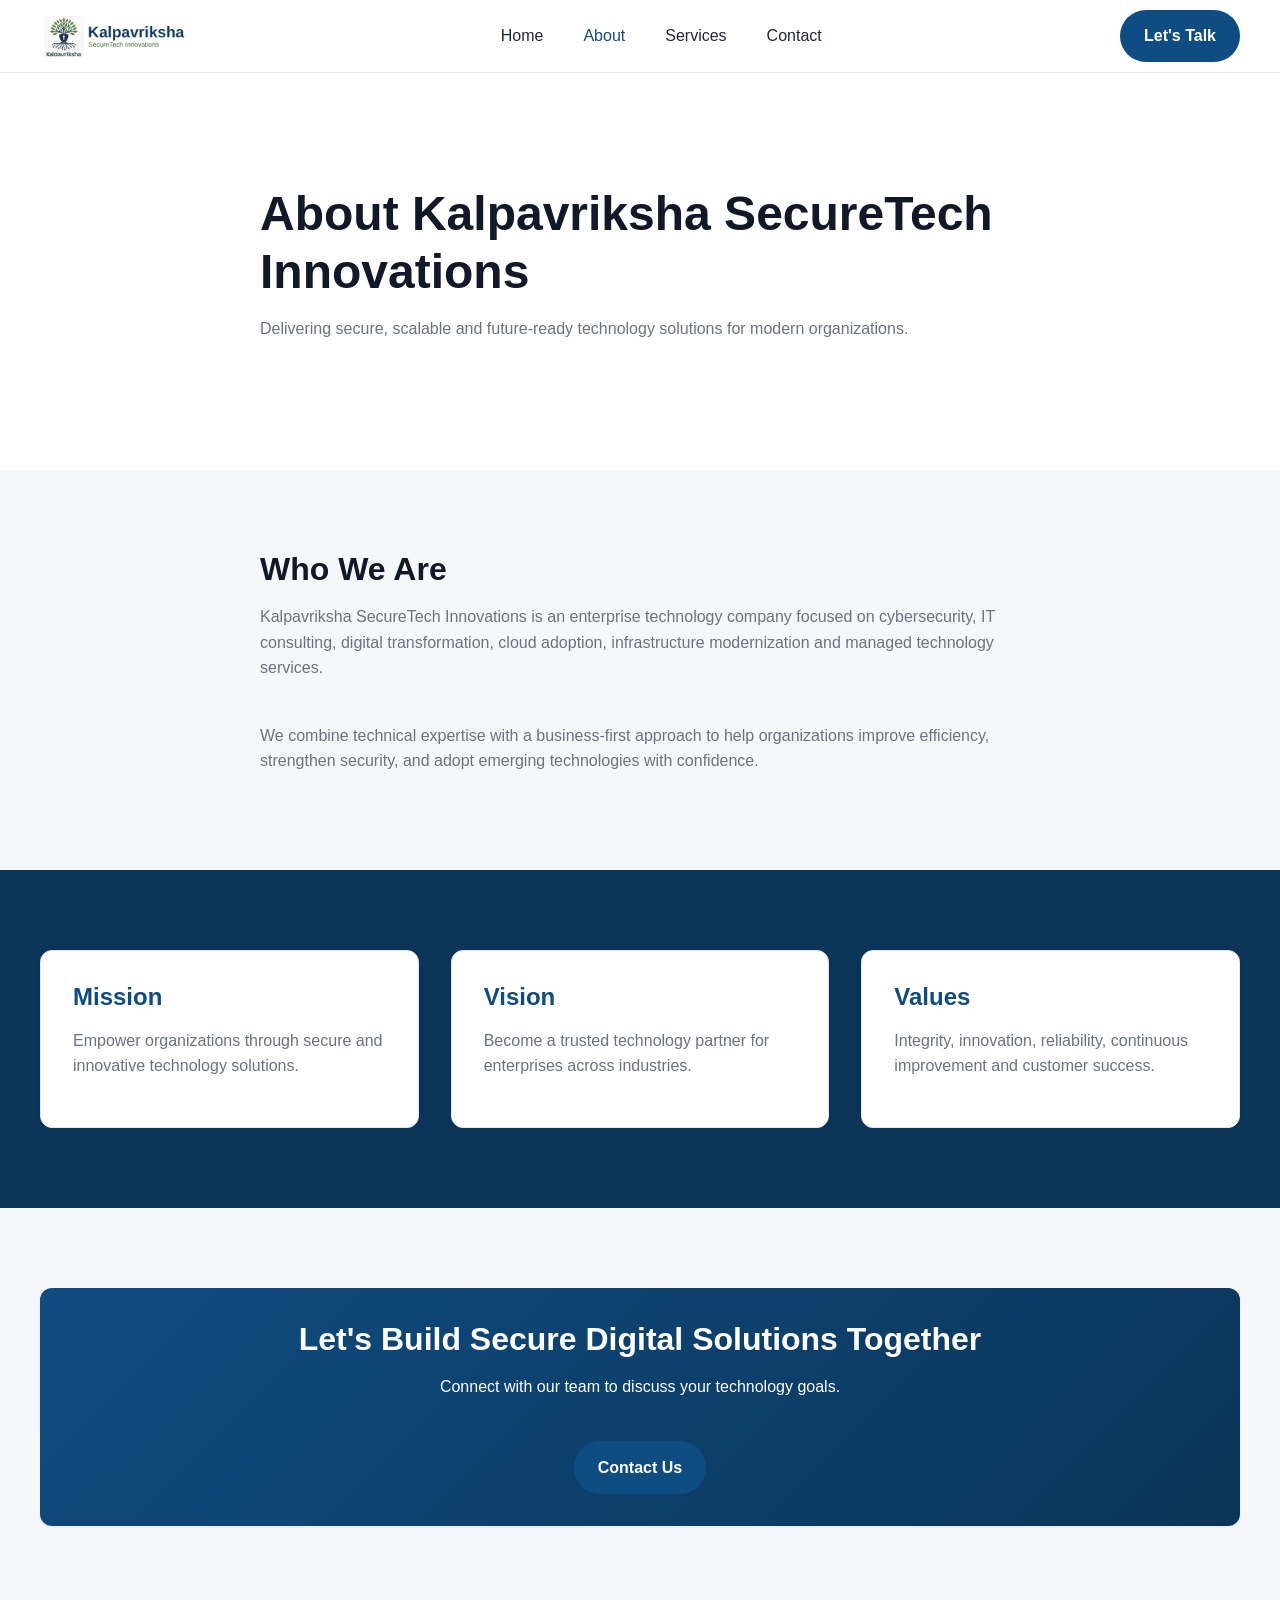
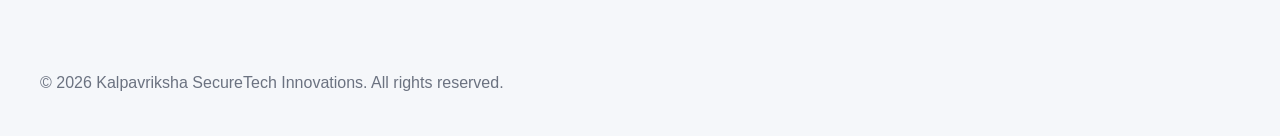
==== about.html @ 4adf40d3 "update site" ====
<!DOCTYPE html>
<html lang="en">
<head>
<meta charset="UTF-8">
<meta name="viewport" content="width=device-width, initial-scale=1.0">
<meta name="description" content="Learn about Kalpavriksha SecureTech Innovations and our mission.">
<title>About Us | Kalpavriksha SecureTech Innovations</title>

<script>document.documentElement.classList.add("js");</script>

<link rel="icon" href="assets/favicon.png" type="image/png">
<link rel="icon" href="assets/favicon-192.png" type="image/png" sizes="192x192">
<link rel="apple-touch-icon" href="assets/apple-touch-icon.png">
<link rel="stylesheet" href="css/reset.css">
<link rel="stylesheet" href="css/variables.css">
<link rel="stylesheet" href="css/layout.css">
<link rel="stylesheet" href="css/components.css">
<link rel="stylesheet" href="css/animations.css">
<link rel="stylesheet" href="css/style.css">
</head>

<body>

<header class="site-header">
  <div class="container">
    <nav>
      <a class="logo" href="index.html">
        <img src="assets/logo.png" alt="Kalpavriksha SecureTech Innovations Logo">
      </a>

      <button class="nav-toggle" aria-label="Toggle navigation menu" aria-expanded="false" aria-controls="navLinks">
        <span></span>
        <span></span>
        <span></span>
      </button>

      <div class="nav-links" id="navLinks">
        <a href="index.html">Home</a>
        <a href="about.html" aria-current="page">About</a>
        <a href="services.html">Services</a>
        <a href="contact.html">Contact</a>
      </div>

      <a class="btn" href="contact.html">Let's Talk</a>
    </nav>
  </div>
</header>

<main>

<section class="hero">
  <div class="container content">
    <h1>About Kalpavriksha SecureTech Innovations</h1>
    <p>Delivering secure, scalable and future-ready technology solutions for modern organizations.</p>
  </div>
</section>

<section class="section">
  <div class="container content">
    <h2>Who We Are</h2>
    <p>
      Kalpavriksha SecureTech Innovations is an enterprise technology company focused on
      cybersecurity, IT consulting, digital transformation, cloud adoption,
      infrastructure modernization and managed technology services.
    </p>

    <br>

    <p>
      We combine technical expertise with a business-first approach to help
      organizations improve efficiency, strengthen security, and adopt emerging
      technologies with confidence.
    </p>
  </div>
</section>

<section class="section section-dark">
  <div class="container">
    <div class="grid">
      <div class="card col-4 reveal">
        <h3>Mission</h3>
        <p>Empower organizations through secure and innovative technology solutions.</p>
      </div>

      <div class="card col-4 reveal">
        <h3>Vision</h3>
        <p>Become a trusted technology partner for enterprises across industries.</p>
      </div>

      <div class="card col-4 reveal">
        <h3>Values</h3>
        <p>Integrity, innovation, reliability, continuous improvement and customer success.</p>
      </div>
    </div>
  </div>
</section>

<section class="section">
  <div class="container">
    <div class="cta-box card">
      <h2>Let's Build Secure Digital Solutions Together</h2>
      <p>Connect with our team to discuss your technology goals.</p>
      <br>
      <a class="btn" href="contact.html">Contact Us</a>
    </div>
  </div>
</section>

</main>

<footer>
  <div class="container">
    <p>&copy; <span id="year">2026</span> Kalpavriksha SecureTech Innovations. All rights reserved.</p>
  </div>
</footer>

<button id="backToTop" class="back-to-top" aria-label="Back to top">&uarr;</button>

<script src="js/main.js"></script>

</body>
</html>
---- css/variables.css ----
/* ==========================================================================
   variables.css
   KV SecureTech Innovations
   Design Tokens
   ========================================================================== */

:root {

  /* Colors */
  --color-primary: #0F4C81;
  --color-primary-dark: #0A3558;
  --color-accent: #D4AF37;

  --color-bg: #FFFFFF;
  --color-bg-alt: #F5F7FA;
  --color-surface: #FFFFFF;

  --color-text: #1F2937;
  --color-text-light: #6B7280;
  --color-heading: #111827;

  --color-border: #E5E7EB;
  --color-success: #16A34A;
  --color-warning: #D97706;
  --color-error: #DC2626;

  /* Typography */
  --font-family-base: "Inter", "Segoe UI", Roboto, Arial, sans-serif;
  --font-family-heading: "Inter", "Segoe UI", Roboto, Arial, sans-serif;

  --font-size-xs: 0.75rem;
  --font-size-sm: 0.875rem;
  --font-size-md: 1rem;
  --font-size-lg: 1.125rem;
  --font-size-xl: 1.5rem;
  --font-size-2xl: 2rem;
  --font-size-3xl: 3rem;

  --font-weight-regular: 400;
  --font-weight-medium: 500;
  --font-weight-semibold: 600;
  --font-weight-bold: 700;

  --line-height: 1.6;
  --line-height-heading: 1.2;

  /* Spacing */
  --space-1: .25rem;
  --space-2: .5rem;
  --space-3: .75rem;
  --space-4: 1rem;
  --space-5: 1.5rem;
  --space-6: 2rem;
  --space-7: 3rem;
  --space-8: 4rem;
  --space-9: 6rem;

  /* Layout */
  --container-width: 1200px;
  --container-padding: 1.5rem;
  --section-padding: 5rem;

  /* Borders */
  --radius-sm: .25rem;
  --radius-md: .5rem;
  --radius-lg: .75rem;
  --radius-xl: 1rem;
  --radius-pill: 999px;

  /* Shadows */
  --shadow-sm: 0 1px 3px rgba(0,0,0,.08);
  --shadow-md: 0 8px 20px rgba(0,0,0,.10);
  --shadow-lg: 0 20px 40px rgba(0,0,0,.12);

  /* Transitions */
  --transition-fast: 150ms ease;
  --transition-normal: 300ms ease;
  --transition-slow: 500ms ease;

  /* Z-index */
  --z-header: 1000;
  --z-dropdown: 1100;
  --z-modal: 2000;
}
---- css/layout.css ----
/* ==========================================================================
   layout.css
   KV SecureTech Innovations
   Layout System
   ========================================================================== */

body{font-family:var(--font-family-base);font-size:var(--font-size-md);line-height:var(--line-height);color:var(--color-text);background:var(--color-bg);}
.container{width:min(100% - (2 * var(--container-padding)), var(--container-width));margin-inline:auto;}
.section{padding-block:var(--section-padding);}
.section-dark{background:var(--color-primary-dark);color:#fff;}
.hero{padding:7rem 0;}
.content{max-width:760px;}
.section-heading{text-align:center;margin-bottom:var(--space-8);}
.grid{display:grid;gap:var(--space-6);grid-template-columns:repeat(12,1fr);}
.col-4{grid-column:span 4;}
.col-6{grid-column:span 6;}
.stats,.footer-grid{display:grid;gap:var(--space-5);}
.stats{grid-template-columns:repeat(4,1fr);}
.footer-grid{grid-template-columns:repeat(auto-fit,minmax(220px,1fr));}
header{position:sticky;top:0;z-index:var(--z-header);background:var(--color-bg);border-bottom:1px solid var(--color-border);}
nav{min-height:72px;display:flex;align-items:center;justify-content:space-between;gap:var(--space-5);}
.nav-links{display:flex;gap:var(--space-5);align-items:center;}
.hero-buttons{display:flex;gap:var(--space-4);flex-wrap:wrap;margin-top:var(--space-6);}
.form-group{display:flex;flex-direction:column;gap:var(--space-2);margin-bottom:var(--space-4);}
@media (max-width:900px){
  .grid{grid-template-columns:1fr;}
  .col-4,.col-6{grid-column:span 1;}
  .stats{grid-template-columns:repeat(2,1fr);}

  nav{flex-wrap:wrap;}

  .logo{order:1;}
  .nav-toggle{display:flex;order:2;}
  nav > .btn{order:3;}

  .nav-links{
    order:4;
    display:none;
    width:100%;
    flex-direction:column;
    align-items:center;
    gap:var(--space-4);
    padding-block:var(--space-5);
  }

  .nav-links.active{display:flex;}
}
@media (max-width:600px){.hero{padding:5rem 0;}.section{padding-block:3.5rem;}.stats{grid-template-columns:1fr;}.hero-buttons{flex-direction:column;}}
---- css/components.css ----
/* ==========================================================================
   components.css
   KV SecureTech Innovations
   Reusable UI Components
   ========================================================================== */

/* Typography */
h1,h2,h3,h4,h5,h6{
    color:var(--color-heading);
    font-family:var(--font-family-heading);
    font-weight:var(--font-weight-bold);
    line-height:var(--line-height-heading);
    margin-bottom:var(--space-4);
}

h1{font-size:var(--font-size-3xl);}
h2{font-size:var(--font-size-2xl);}
h3{font-size:var(--font-size-xl);}

p{
    color:var(--color-text-light);
    margin-bottom:var(--space-4);
}

/* Logo */
.logo img{
    height:48px;
    width:auto;
}

/* Navigation */
.nav-links a{
    padding:.5rem;
    font-weight:var(--font-weight-medium);
    transition:color var(--transition-fast);
}

.nav-links a:hover,
.nav-links a[aria-current="page"],
.nav-links a.active{
    color:var(--color-primary);
}

/* Mobile Nav Toggle */
.nav-toggle{
    display:none;
    flex-direction:column;
    justify-content:center;
    align-items:center;
    gap:5px;
    width:32px;
    height:32px;
    padding:0;
    background:none;
    border:none;
    cursor:pointer;
    flex-shrink:0;
}

.nav-toggle span{
    display:block;
    width:100%;
    height:2px;
    background:var(--color-heading);
    border-radius:var(--radius-pill);
    transition:transform var(--transition-fast), opacity var(--transition-fast);
}

.nav-toggle.active span:nth-child(1){transform:translateY(7px) rotate(45deg);}
.nav-toggle.active span:nth-child(2){opacity:0;}
.nav-toggle.active span:nth-child(3){transform:translateY(-7px) rotate(-45deg);}

/* Back To Top */
.back-to-top{
    position:fixed;
    right:var(--space-5);
    bottom:var(--space-5);
    width:48px;
    height:48px;
    display:flex;
    align-items:center;
    justify-content:center;
    background:var(--color-primary);
    color:#fff;
    border-radius:50%;
    font-size:1.25rem;
    line-height:1;
    box-shadow:var(--shadow-md);
    opacity:0;
    visibility:hidden;
    transform:translateY(12px);
    transition:opacity var(--transition-normal),
               transform var(--transition-normal),
               visibility var(--transition-normal),
               background-color var(--transition-fast);
    z-index:var(--z-header);
}

.back-to-top.show{
    opacity:1;
    visibility:visible;
    transform:translateY(0);
}

.back-to-top:hover{
    background:var(--color-primary-dark);
}

/* Buttons */
.btn,
.btn-outline{
    display:inline-flex;
    align-items:center;
    justify-content:center;
    padding:.85rem 1.5rem;
    border-radius:var(--radius-pill);
    font-weight:var(--font-weight-semibold);
    transition:all var(--transition-normal);
}

.btn{
    background:var(--color-primary);
    color:#fff;
}

.btn:hover{
    background:var(--color-primary-dark);
    transform:translateY(-2px);
}

.btn-outline{
    border:2px solid var(--color-primary);
    color:var(--color-primary);
}

.btn-outline:hover{
    background:var(--color-primary);
    color:#fff;
}

/* Cards */
.card{
    background:var(--color-surface);
    border:1px solid var(--color-border);
    border-radius:var(--radius-lg);
    padding:var(--space-6);
    box-shadow:var(--shadow-sm);
    transition:transform var(--transition-normal),
               box-shadow var(--transition-normal);
}

.card:hover{
    transform:translateY(-4px);
    box-shadow:var(--shadow-md);
}

/* CTA */
.cta-box{
    text-align:center;
}

/* Stats */
.stat{
    text-align:center;
}

/* Forms */
label{
    font-weight:var(--font-weight-medium);
    color:var(--color-heading);
}

input,
textarea,
select{
    width:100%;
    padding:.9rem 1rem;
    border:1px solid var(--color-border);
    border-radius:var(--radius-md);
    background:#fff;
    transition:border-color var(--transition-fast),
               box-shadow var(--transition-fast);
}

input:focus,
textarea:focus,
select:focus{
    border-color:var(--color-primary);
    box-shadow:0 0 0 3px rgba(15,76,129,.15);
    outline:none;
}

textarea{
    min-height:180px;
}

/* Lists */
ul li{
    padding:.35rem 0;
    color:var(--color-text-light);
}

/* Horizontal rule */
hr{
    border:none;
    border-top:1px solid var(--color-border);
    margin:var(--space-6) 0;
}

/* Footer */
footer{
    background:var(--color-bg-alt);
    padding:var(--space-8) 0 var(--space-5);
}

footer h3,
footer h4{
    margin-bottom:var(--space-3);
}

footer a:hover{
    color:var(--color-primary);
}

/* Hero Phrase Sequence */
.hero-sequence{
    display:flex;
    flex-direction:column;
    align-items:center;
    text-align:center;
    gap:var(--space-3);
    padding-block:var(--space-9);
}

.hero-phrase{
    font-family:var(--font-family-heading);
    font-weight:var(--font-weight-bold);
    font-size:var(--font-size-2xl);
    color:var(--color-heading);
    margin:0;
}

.hero-logo-reveal{
    margin-top:var(--space-6);
    height:90px;
    width:auto;
}

/* Responsive */
@media (max-width:600px){

    h1{font-size:2.25rem;}
    h2{font-size:1.75rem;}

    .hero-phrase{
        font-size:1.5rem;
    }

    .hero-logo-reveal{
        height:64px;
    }

    .btn,
    .btn-outline{
        width:100%;
    }

    .card{
        padding:var(--space-5);
    }
}
---- css/animations.css ----
/* ==========================================================================
   animations.css
   KV SecureTech Innovations
   Animations & Motion
   ========================================================================== */

/* Keyframes */
@keyframes fadeIn{
  from{opacity:0;}
  to{opacity:1;}
}

@keyframes fadeUp{
  from{
    opacity:0;
    transform:translateY(24px);
  }
  to{
    opacity:1;
    transform:translateY(0);
  }
}

@keyframes fadeDown{
  from{
    opacity:0;
    transform:translateY(-24px);
  }
  to{
    opacity:1;
    transform:translateY(0);
  }
}

@keyframes slideInLeft{
  from{
    opacity:0;
    transform:translateX(-40px);
  }
  to{
    opacity:1;
    transform:translateX(0);
  }
}

@keyframes slideInRight{
  from{
    opacity:0;
    transform:translateX(40px);
  }
  to{
    opacity:1;
    transform:translateX(0);
  }
}

@keyframes pulse{
  0%,100%{transform:scale(1);}
  50%{transform:scale(1.04);}
}

@keyframes float{
  0%,100%{transform:translateY(0);}
  50%{transform:translateY(-8px);}
}

/* Utility Classes */
.fade-in{animation:fadeIn .8s ease both;}
.fade-up{animation:fadeUp .8s ease both;}
.fade-down{animation:fadeDown .8s ease both;}
.slide-left{animation:slideInLeft .8s ease both;}
.slide-right{animation:slideInRight .8s ease both;}
.pulse{animation:pulse 2.5s ease-in-out infinite;}
.float{animation:float 5s ease-in-out infinite;}

/* Default page transitions */
.section{
  animation:fadeUp .7s ease both;
}

.hero{
  animation:fadeIn .7s ease both;
}

.card{
  transition:
    transform var(--transition-normal),
    box-shadow var(--transition-normal),
    border-color var(--transition-normal);
}

.card:hover{
  transform:translateY(-6px);
}

.nav-links a,
.btn,
.btn-outline,
input,
textarea,
select{
  transition:
    color var(--transition-fast),
    background-color var(--transition-fast),
    border-color var(--transition-fast),
    box-shadow var(--transition-fast),
    transform var(--transition-fast);
}

.logo img:hover{
  animation:pulse .8s ease;
}

/* Scroll Reveal
   Defaults to visible so content isn't hidden if JS fails to load.
   Only animates once the "js" class is present on <html> (set inline
   in <head>) and JS adds "visible" via IntersectionObserver. */
.reveal{
  opacity:1;
}

.js .reveal{
  opacity:0;
  transform:translateY(24px);
  transition:opacity .6s ease, transform .6s ease;
}

.js .reveal.visible{
  opacity:1;
  transform:translateY(0);
}

/* ==========================================================
   Hero Phrase Sequence (Home page)
   12s loop — pure opacity, no movement.
   Schedule: phrase1 0→0.8s | phrase2 1.4→2.2s | phrase3 2.8→3.6s
   phrase4 4.2→5.0s | logo 5.6→6.4s | hold until 9.9s
   | fade out 9.9→10.7s | blank 10.7→12s | loop
========================================================== */

@keyframes heroPhrase1{
  0%{opacity:0;}
  6.67%{opacity:1;}
  82.5%{opacity:1;}
  89.17%{opacity:0;}
  100%{opacity:0;}
}

@keyframes heroPhrase2{
  0%,11.67%{opacity:0;}
  18.33%{opacity:1;}
  82.5%{opacity:1;}
  89.17%{opacity:0;}
  100%{opacity:0;}
}

@keyframes heroPhrase3{
  0%,23.33%{opacity:0;}
  30%{opacity:1;}
  82.5%{opacity:1;}
  89.17%{opacity:0;}
  100%{opacity:0;}
}

@keyframes heroPhrase4{
  0%,35%{opacity:0;}
  41.67%{opacity:1;}
  82.5%{opacity:1;}
  89.17%{opacity:0;}
  100%{opacity:0;}
}

@keyframes heroLogoReveal{
  0%,46.67%{opacity:0;}
  53.33%{opacity:1;}
  82.5%{opacity:1;}
  89.17%{opacity:0;}
  100%{opacity:0;}
}

.hero-phrase,
.hero-logo-reveal{
  opacity:0;
}

.hero-phrase-1{animation:heroPhrase1 12s ease infinite;}
.hero-phrase-2{animation:heroPhrase2 12s ease infinite;}
.hero-phrase-3{animation:heroPhrase3 12s ease infinite;}
.hero-phrase-4{animation:heroPhrase4 12s ease infinite;}
.hero-logo-reveal{animation:heroLogoReveal 12s ease infinite;}

/* Respect reduced motion */
@media (prefers-reduced-motion: reduce){
  *,
  *::before,
  *::after{
    animation:none !important;
    transition:none !important;
  }

  .hero-phrase,
  .hero-logo-reveal{
    opacity:1 !important;
  }
}
---- css/style.css ----
/* ==========================================================================
   style.css
   KV SecureTech Innovations
   Global Theme & Page-specific Styles
   ========================================================================== */

/* Global */
body{
    overflow-x:hidden;
}

main{
    display:block;
}

::selection{
    background:var(--color-primary);
    color:#fff;
}

/* Hero */
.hero{
    background:var(--color-bg);
    color:var(--color-text);
}

.hero h1,
.hero h2,
.hero h3{
    color:var(--color-heading);
}

.hero p{
    color:var(--color-text-light);
    max-width:700px;
}

/* Sticky Header */
.site-header.scrolled{
    box-shadow:var(--shadow-sm);
}

/* Sections */
.section:nth-of-type(even):not(.section-dark){
    background:var(--color-bg-alt);
}

/* Cards */
.service-card{
    height:100%;
}

.card h3{
    color:var(--color-primary);
}

/* CTA */
.cta-box{
    background:linear-gradient(135deg,var(--color-primary),var(--color-primary-dark));
    color:#fff;
    border:none;
}

.cta-box h2,
.cta-box p{
    color:#fff;
}

/* Forms */
form{
    display:flex;
    flex-direction:column;
}

button.btn{
    align-self:flex-start;
}

input::placeholder,
textarea::placeholder{
    color:#9ca3af;
}

/* Footer */
footer{
    color:var(--color-text-light);
}

footer a{
    transition:color var(--transition-fast);
}

footer a:hover{
    color:var(--color-primary);
}

/* Utilities */
.text-center{
    text-align:center;
}

.text-primary{
    color:var(--color-primary);
}

.mt-0{margin-top:0;}
.mt-1{margin-top:var(--space-2);}
.mt-2{margin-top:var(--space-4);}
.mt-3{margin-top:var(--space-6);}

.mb-0{margin-bottom:0;}
.mb-1{margin-bottom:var(--space-2);}
.mb-2{margin-bottom:var(--space-4);}
.mb-3{margin-bottom:var(--space-6);}

/* Responsive */
@media (max-width:900px){

    .hero{
        text-align:center;
    }

    button.btn{
        align-self:stretch;
    }

    .cta-box{
        padding:var(--space-7);
    }
}

@media (max-width:600px){

    .hero{
        padding:4.5rem 0;
    }

    .hero h1{
        font-size:2.25rem;
    }

    .section-heading{
        margin-bottom:var(--space-6);
    }

    .cta-box{
        padding:var(--space-5);
    }
}
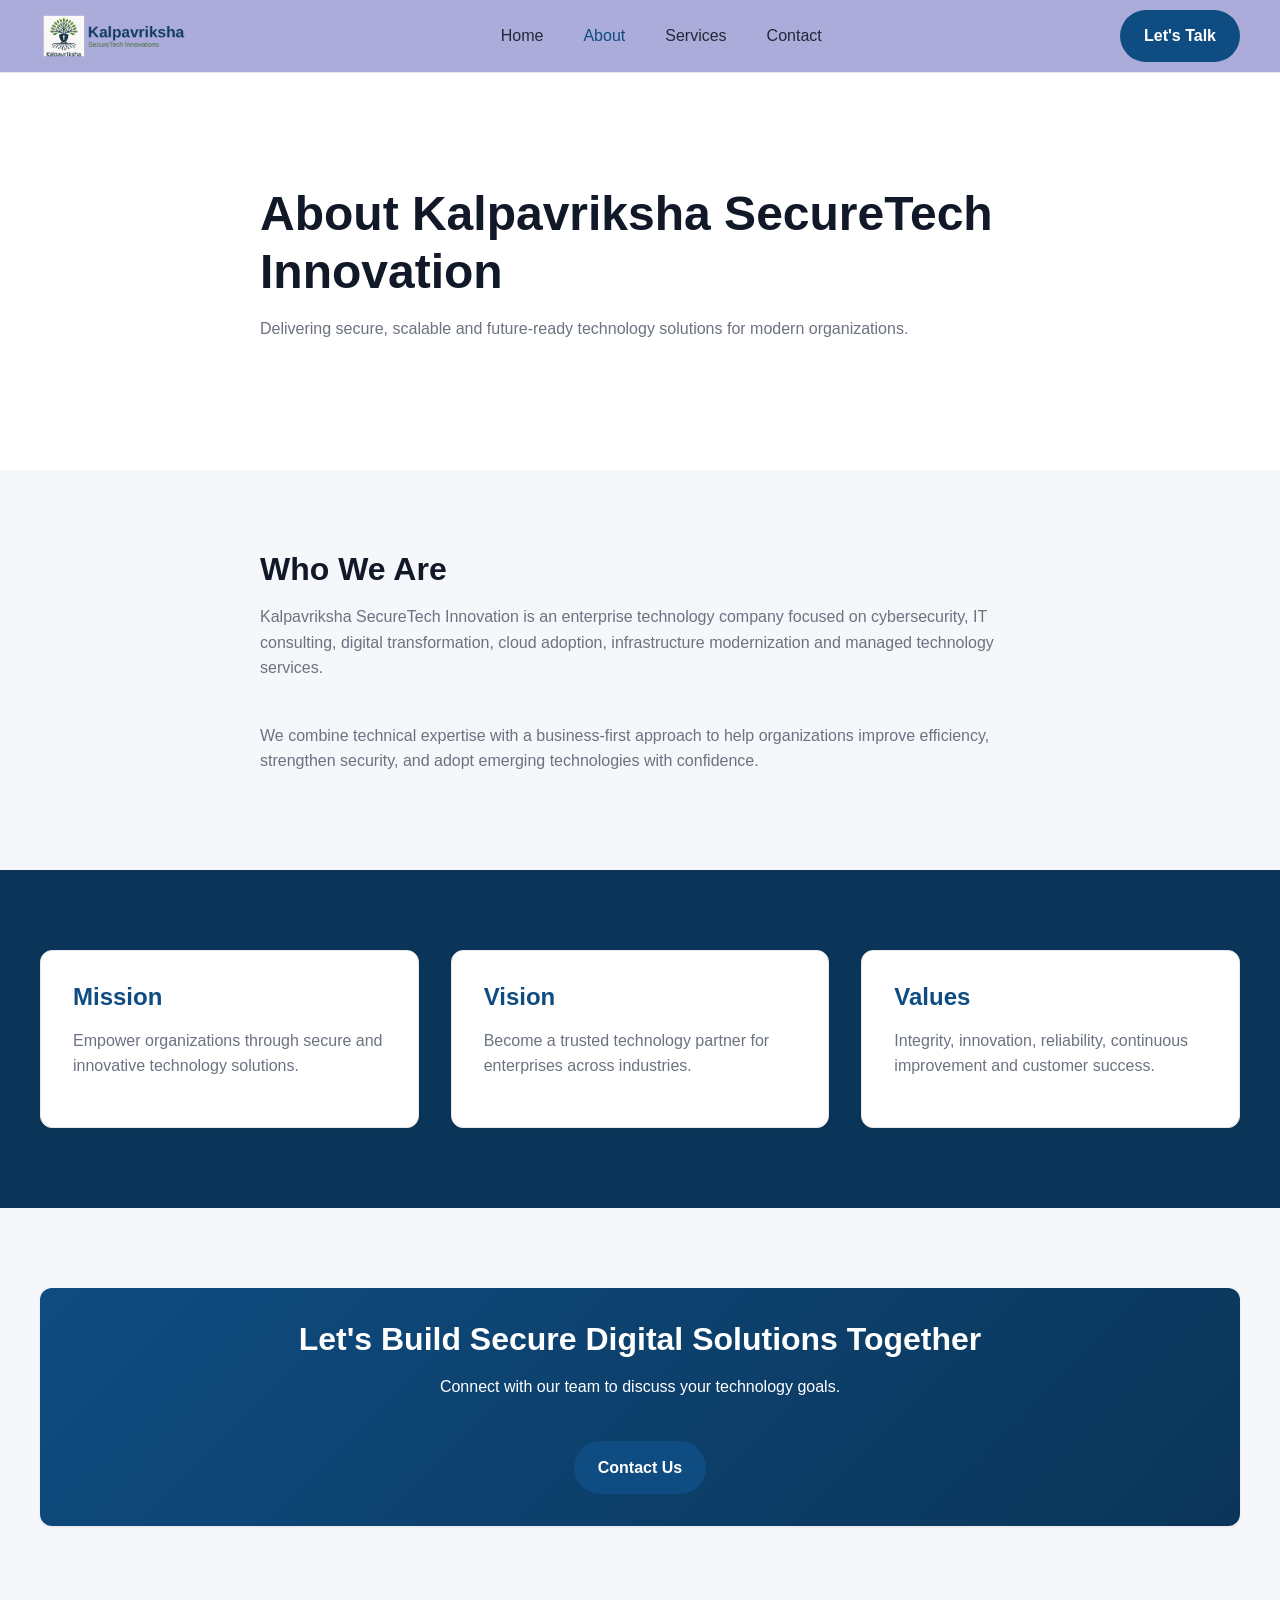
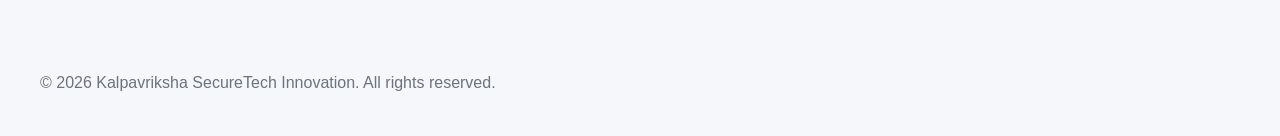
==== commit 6a9f2c4c: "update site" ====
--- a/about.html
+++ b/about.html
@@ -3,8 +3,8 @@
 <head>
 <meta charset="UTF-8">
 <meta name="viewport" content="width=device-width, initial-scale=1.0">
-<meta name="description" content="Learn about Kalpavriksha SecureTech Innovations and our mission.">
-<title>About Us | Kalpavriksha SecureTech Innovations</title>
+<meta name="description" content="Learn about Kalpavriksha SecureTech Innovation and our mission.">
+<title>About Us | Kalpavriksha SecureTech Innovation</title>
 
 <script>document.documentElement.classList.add("js");</script>
 
@@ -50,7 +50,7 @@
 
 <section class="hero">
   <div class="container content">
-    <h1>About Kalpavriksha SecureTech Innovations</h1>
+    <h1>About Kalpavriksha SecureTech Innovation</h1>
     <p>Delivering secure, scalable and future-ready technology solutions for modern organizations.</p>
   </div>
 </section>
@@ -59,7 +59,7 @@
   <div class="container content">
     <h2>Who We Are</h2>
     <p>
-      Kalpavriksha SecureTech Innovations is an enterprise technology company focused on
+      Kalpavriksha SecureTech Innovation is an enterprise technology company focused on
       cybersecurity, IT consulting, digital transformation, cloud adoption,
       infrastructure modernization and managed technology services.
     </p>
@@ -110,7 +110,7 @@
 
 <footer>
   <div class="container">
-    <p>&copy; <span id="year">2026</span> Kalpavriksha SecureTech Innovations. All rights reserved.</p>
+    <p>&copy; <span id="year">2026</span> Kalpavriksha SecureTech Innovation. All rights reserved.</p>
   </div>
 </footer>
 
--- a/css/variables.css
+++ b/css/variables.css
@@ -1,6 +1,6 @@
 /* ==========================================================================
    variables.css
-   KV SecureTech Innovations
+   KV SecureTech Innovation
    Design Tokens
    ========================================================================== */
 
--- a/css/layout.css
+++ b/css/layout.css
@@ -1,6 +1,6 @@
 /* ==========================================================================
    layout.css
-   KV SecureTech Innovations
+   KV SecureTech Innovation
    Layout System
    ========================================================================== */
 
@@ -17,7 +17,7 @@
 .stats,.footer-grid{display:grid;gap:var(--space-5);}
 .stats{grid-template-columns:repeat(4,1fr);}
 .footer-grid{grid-template-columns:repeat(auto-fit,minmax(220px,1fr));}
-header{position:sticky;top:0;z-index:var(--z-header);background:var(--color-bg);border-bottom:1px solid var(--color-border);}
+header{position:sticky;top:0;z-index:var(--z-header);background:#abacda;border-bottom:1px solid var(--color-border);}
 nav{min-height:72px;display:flex;align-items:center;justify-content:space-between;gap:var(--space-5);}
 .nav-links{display:flex;gap:var(--space-5);align-items:center;}
 .hero-buttons{display:flex;gap:var(--space-4);flex-wrap:wrap;margin-top:var(--space-6);}
--- a/css/components.css
+++ b/css/components.css
@@ -1,6 +1,6 @@
 /* ==========================================================================
    components.css
-   KV SecureTech Innovations
+   KV SecureTech Innovation
    Reusable UI Components
    ========================================================================== */
 
@@ -81,7 +81,7 @@
     align-items:center;
     justify-content:center;
     background:var(--color-primary);
-    color:#fff;
+    color:#ffffff;
     border-radius:50%;
     font-size:1.25rem;
     line-height:1;
@@ -225,11 +225,18 @@
 /* Hero Phrase Sequence */
 .hero-sequence{
     display:flex;
+    flex-direction:row;
+    align-items:center;
+    justify-content:center;
+    gap:var(--space-8);
+    flex-wrap:wrap;
+}
+
+.hero-phrases{
+    display:flex;
     flex-direction:column;
-    align-items:center;
-    text-align:center;
-    gap:var(--space-3);
-    padding-block:var(--space-9);
+    gap:var(--space-2);
+    text-align:left;
 }
 
 .hero-phrase{
@@ -241,12 +248,25 @@
 }
 
 .hero-logo-reveal{
-    margin-top:var(--space-6);
-    height:90px;
+    height:120px;
     width:auto;
+    flex-shrink:0;
 }
 
 /* Responsive */
+@media (max-width:700px){
+
+    .hero-sequence{
+        flex-direction:column;
+        text-align:center;
+    }
+
+    .hero-phrases{
+        align-items:center;
+        text-align:center;
+    }
+}
+
 @media (max-width:600px){
 
     h1{font-size:2.25rem;}
@@ -268,4 +288,4 @@
     .card{
         padding:var(--space-5);
     }
-}
+}
--- a/css/animations.css
+++ b/css/animations.css
@@ -1,6 +1,6 @@
 /* ==========================================================================
    animations.css
-   KV SecureTech Innovations
+   KV SecureTech Innovation
    Animations & Motion
    ========================================================================== */
 
--- a/css/style.css
+++ b/css/style.css
@@ -1,6 +1,6 @@
 /* ==========================================================================
    style.css
-   KV SecureTech Innovations
+   KV SecureTech Innovation
    Global Theme & Page-specific Styles
    ========================================================================== */
 
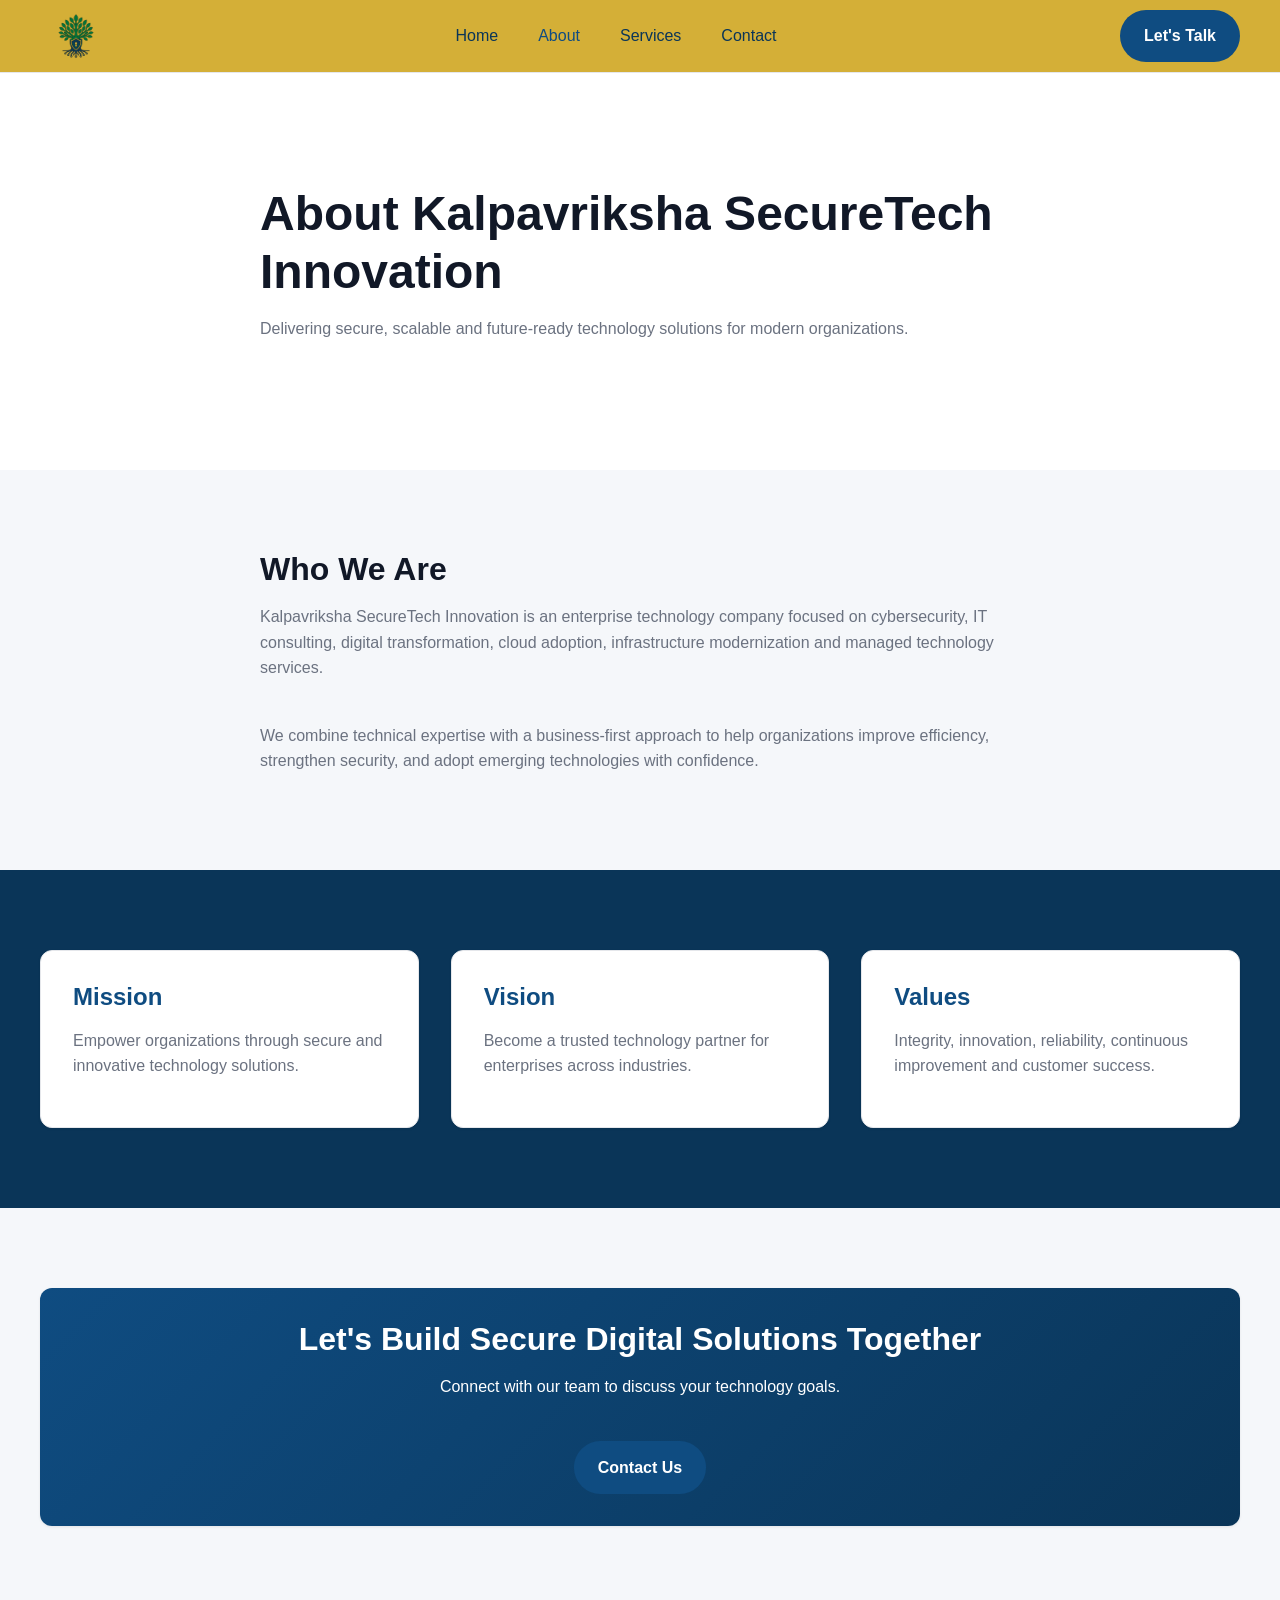
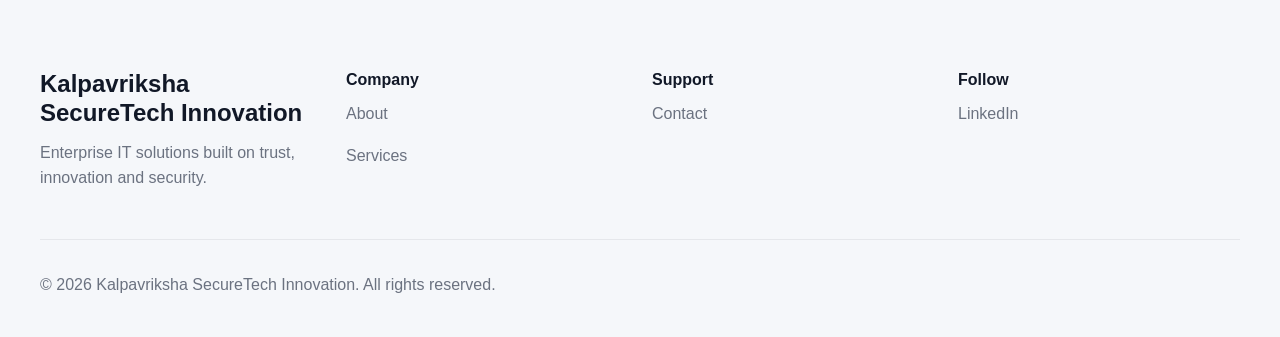
==== commit 63214333: "update site" ====
--- a/about.html
+++ b/about.html
@@ -4,10 +4,21 @@
 <meta charset="UTF-8">
 <meta name="viewport" content="width=device-width, initial-scale=1.0">
 <meta name="description" content="Learn about Kalpavriksha SecureTech Innovation and our mission.">
+<meta name="author" content="Kalpavriksha SecureTech Innovation">
 <title>About Us | Kalpavriksha SecureTech Innovation</title>
+
+<link rel="canonical" href="https://www.kvsecuretech.com/about.html">
+<meta name="theme-color" content="#0F4C81">
+
+<meta property="og:type" content="website">
+<meta property="og:title" content="About Us | Kalpavriksha SecureTech Innovation">
+<meta property="og:description" content="Learn about Kalpavriksha SecureTech Innovation and our mission.">
+<meta property="og:url" content="https://www.kvsecuretech.com/about.html">
+<meta property="og:image" content="https://www.kvsecuretech.com/assets/logo-icon-512.png">
 
 <script>document.documentElement.classList.add("js");</script>
 
+<link rel="manifest" href="manifest.json">
 <link rel="icon" href="assets/favicon.png" type="image/png">
 <link rel="icon" href="assets/favicon-192.png" type="image/png" sizes="192x192">
 <link rel="apple-touch-icon" href="assets/apple-touch-icon.png">
@@ -25,7 +36,7 @@
   <div class="container">
     <nav>
       <a class="logo" href="index.html">
-        <img src="assets/logo.png" alt="Kalpavriksha SecureTech Innovations Logo">
+        <img src="assets/logo.png" alt="Kalpavriksha SecureTech Innovation Logo">
       </a>
 
       <button class="nav-toggle" aria-label="Toggle navigation menu" aria-expanded="false" aria-controls="navLinks">
@@ -109,9 +120,30 @@
 </main>
 
 <footer>
-  <div class="container">
-    <p>&copy; <span id="year">2026</span> Kalpavriksha SecureTech Innovation. All rights reserved.</p>
-  </div>
+<div class="container footer-grid">
+<div>
+<h3>Kalpavriksha SecureTech Innovation</h3>
+<p>Enterprise IT solutions built on trust, innovation and security.</p>
+</div>
+<div>
+<h4>Company</h4>
+<p><a href="about.html">About</a></p>
+<p><a href="services.html">Services</a></p>
+</div>
+<div>
+<h4>Support</h4>
+<p><a href="contact.html">Contact</a></p>
+</div>
+<div>
+<h4>Follow</h4>
+<p>LinkedIn</p>
+</div>
+</div>
+
+<div class="container">
+<hr>
+<p>&copy; <span id="year">2026</span> Kalpavriksha SecureTech Innovation. All rights reserved.</p>
+</div>
 </footer>
 
 <button id="backToTop" class="back-to-top" aria-label="Back to top">&uarr;</button>
--- a/css/layout.css
+++ b/css/layout.css
@@ -17,7 +17,7 @@
 .stats,.footer-grid{display:grid;gap:var(--space-5);}
 .stats{grid-template-columns:repeat(4,1fr);}
 .footer-grid{grid-template-columns:repeat(auto-fit,minmax(220px,1fr));}
-header{position:sticky;top:0;z-index:var(--z-header);background:#abacda;border-bottom:1px solid var(--color-border);}
+header{position:sticky;top:0;z-index:var(--z-header);background:var(--color-accent);border-bottom:1px solid var(--color-border);}
 nav{min-height:72px;display:flex;align-items:center;justify-content:space-between;gap:var(--space-5);}
 .nav-links{display:flex;gap:var(--space-5);align-items:center;}
 .hero-buttons{display:flex;gap:var(--space-4);flex-wrap:wrap;margin-top:var(--space-6);}
--- a/css/components.css
+++ b/css/components.css
@@ -32,6 +32,7 @@
 .nav-links a{
     padding:.5rem;
     font-weight:var(--font-weight-medium);
+    color:var(--color-primary-dark);
     transition:color var(--transition-fast);
 }
 
@@ -61,7 +62,7 @@
     display:block;
     width:100%;
     height:2px;
-    background:var(--color-heading);
+    background:var(--color-primary-dark);
     border-radius:var(--radius-pill);
     transition:transform var(--transition-fast), opacity var(--transition-fast);
 }
@@ -247,12 +248,25 @@
     margin:0;
 }
 
+.hero-logo-block{
+    display:flex;
+    flex-direction:column;
+    align-items:center;
+    gap:var(--space-3);
+    text-align:center;
+}
+
 .hero-logo-reveal{
     height:120px;
     width:auto;
     flex-shrink:0;
 }
 
+.hero-logo-block .hero-final-text{
+    color:var(--color-primary);
+    margin-bottom:0;
+}
+
 /* Responsive */
 @media (max-width:700px){
 
--- a/css/animations.css
+++ b/css/animations.css
@@ -134,7 +134,7 @@
    Hero Phrase Sequence (Home page)
    12s loop — pure opacity, no movement.
    Schedule: phrase1 0→0.8s | phrase2 1.4→2.2s | phrase3 2.8→3.6s
-   phrase4 4.2→5.0s | logo 5.6→6.4s | hold until 9.9s
+   phrase4 4.2→5.0s | logo 5.6→6.4s | final text 7.0→7.8s | hold until 9.9s
    | fade out 9.9→10.7s | blank 10.7→12s | loop
 ========================================================== */
 
@@ -178,8 +178,17 @@
   100%{opacity:0;}
 }
 
+@keyframes heroFinalText{
+  0%,58.33%{opacity:0;}
+  65%{opacity:1;}
+  82.5%{opacity:1;}
+  89.17%{opacity:0;}
+  100%{opacity:0;}
+}
+
 .hero-phrase,
-.hero-logo-reveal{
+.hero-logo-reveal,
+.hero-final-text{
   opacity:0;
 }
 
@@ -188,6 +197,7 @@
 .hero-phrase-3{animation:heroPhrase3 12s ease infinite;}
 .hero-phrase-4{animation:heroPhrase4 12s ease infinite;}
 .hero-logo-reveal{animation:heroLogoReveal 12s ease infinite;}
+.hero-final-text{animation:heroFinalText 12s ease infinite;}
 
 /* Respect reduced motion */
 @media (prefers-reduced-motion: reduce){
@@ -199,7 +209,8 @@
   }
 
   .hero-phrase,
-  .hero-logo-reveal{
+  .hero-logo-reveal,
+  .hero-final-text{
     opacity:1 !important;
   }
 }
